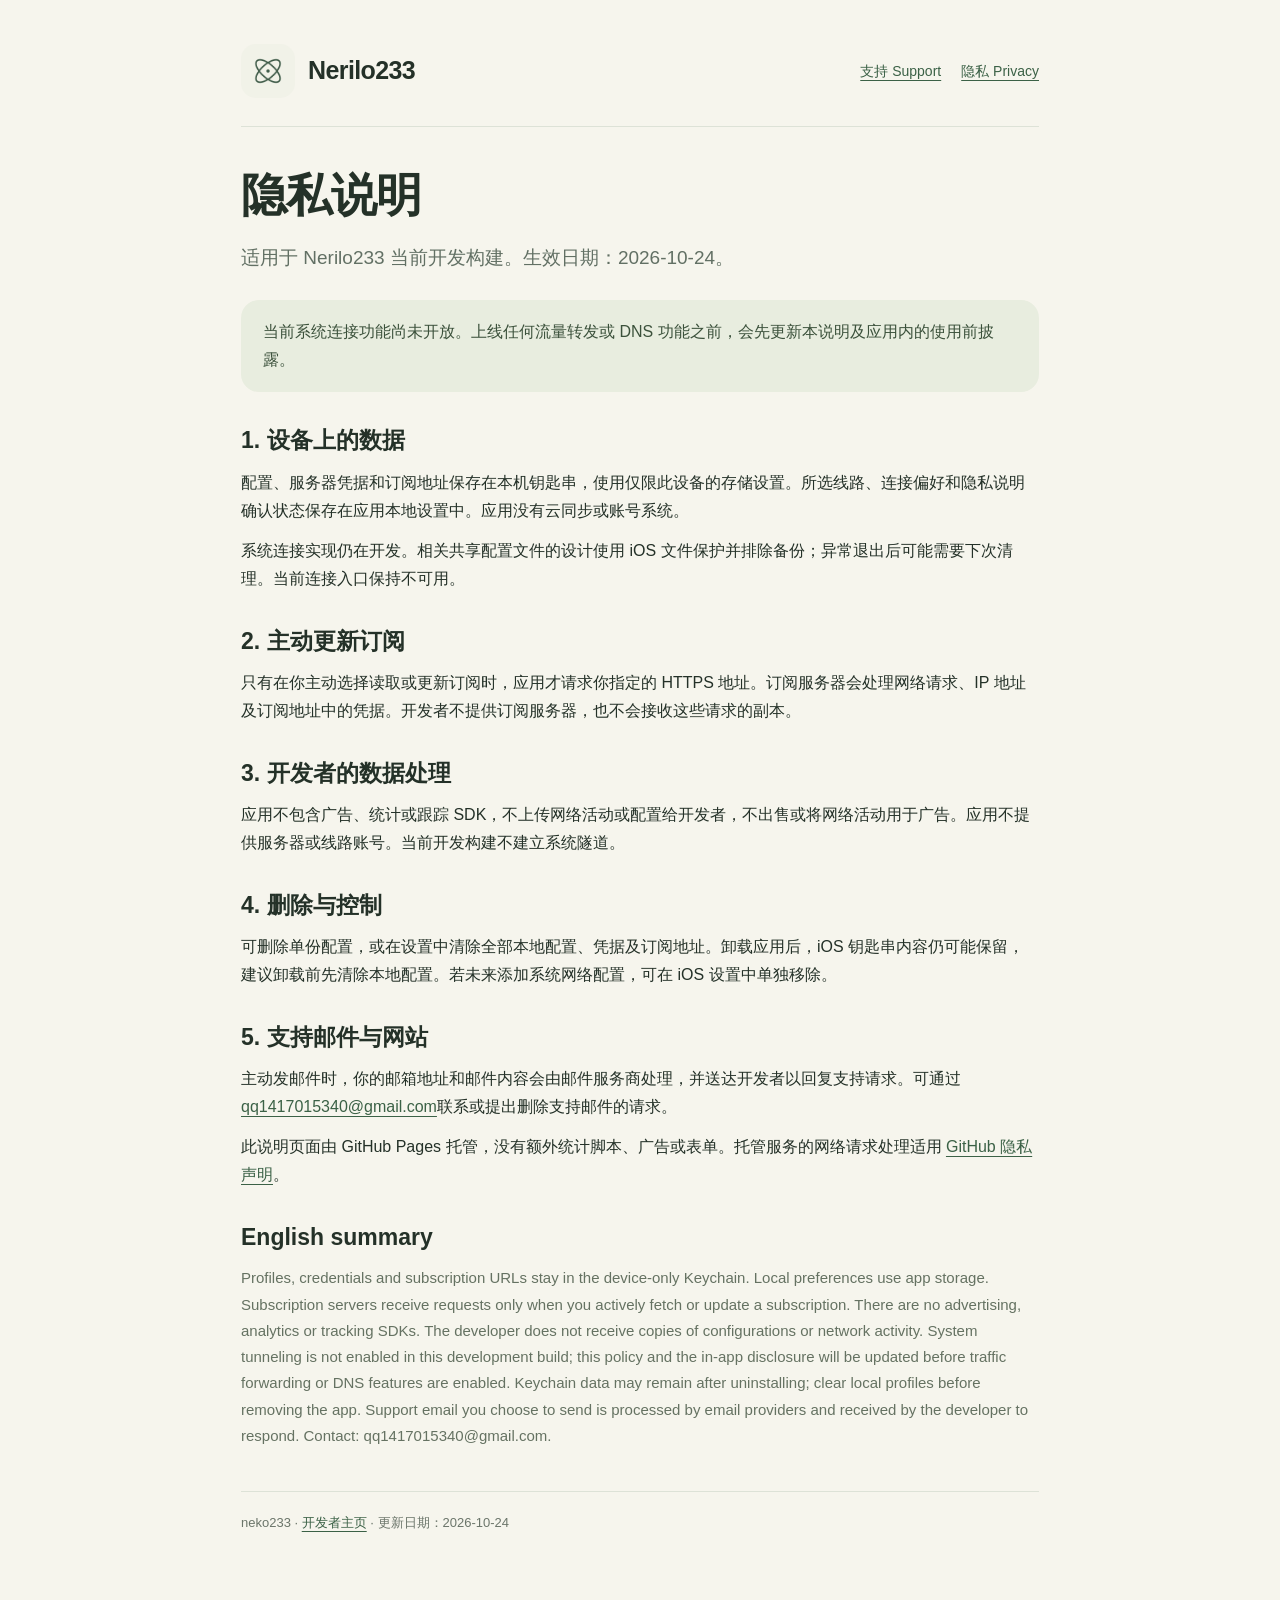
==== nerilo233/privacy.html @ cb7f1edf "Add Nerilo233 support and development privacy pages" ====
<!doctype html><html lang="zh-Hans"><head><meta charset="utf-8"><meta name="viewport" content="width=device-width,initial-scale=1"><meta name="color-scheme" content="light"><title>隐私说明 Privacy · Nerilo233</title><link rel="icon" href="icon.png"><link rel="stylesheet" href="style.css"></head><body><main><nav><img src="icon.png" width="54" height="54" alt="Nerilo233 几何轨道标志"><strong>Nerilo233</strong><div class="links"><a href="./">支持 Support</a><a href="privacy.html">隐私 Privacy</a></div></nav><h1>隐私说明</h1><p class="intro">适用于 Nerilo233 当前开发构建。生效日期：2026-10-24。</p><div class="notice">当前系统连接功能尚未开放。上线任何流量转发或 DNS 功能之前，会先更新本说明及应用内的使用前披露。</div><h2>1. 设备上的数据</h2><p>配置、服务器凭据和订阅地址保存在本机钥匙串，使用仅限此设备的存储设置。所选线路、连接偏好和隐私说明确认状态保存在应用本地设置中。应用没有云同步或账号系统。</p><p>系统连接实现仍在开发。相关共享配置文件的设计使用 iOS 文件保护并排除备份；异常退出后可能需要下次清理。当前连接入口保持不可用。</p><h2>2. 主动更新订阅</h2><p>只有在你主动选择读取或更新订阅时，应用才请求你指定的 HTTPS 地址。订阅服务器会处理网络请求、IP 地址及订阅地址中的凭据。开发者不提供订阅服务器，也不会接收这些请求的副本。</p><h2>3. 开发者的数据处理</h2><p>应用不包含广告、统计或跟踪 SDK，不上传网络活动或配置给开发者，不出售或将网络活动用于广告。应用不提供服务器或线路账号。当前开发构建不建立系统隧道。</p><h2>4. 删除与控制</h2><p>可删除单份配置，或在设置中清除全部本地配置、凭据及订阅地址。卸载应用后，iOS 钥匙串内容仍可能保留，建议卸载前先清除本地配置。若未来添加系统网络配置，可在 iOS 设置中单独移除。</p><h2>5. 支持邮件与网站</h2><p>主动发邮件时，你的邮箱地址和邮件内容会由邮件服务商处理，并送达开发者以回复支持请求。可通过 <a href="mailto:qq1417015340@gmail.com?subject=Nerilo233%20Privacy">qq1417015340@gmail.com</a>联系或提出删除支持邮件的请求。</p><p>此说明页面由 GitHub Pages 托管，没有额外统计脚本、广告或表单。托管服务的网络请求处理适用 <a href="https://docs.github.com/en/site-policy/privacy-policies/github-general-privacy-statement">GitHub 隐私声明</a>。</p><h2 lang="en">English summary</h2><p class="english" lang="en">Profiles, credentials and subscription URLs stay in the device-only Keychain. Local preferences use app storage. Subscription servers receive requests only when you actively fetch or update a subscription. There are no advertising, analytics or tracking SDKs. The developer does not receive copies of configurations or network activity. System tunneling is not enabled in this development build; this policy and the in-app disclosure will be updated before traffic forwarding or DNS features are enabled. Keychain data may remain after uninstalling; clear local profiles before removing the app. Support email you choose to send is processed by email providers and received by the developer to respond. Contact: qq1417015340@gmail.com.</p><footer>neko233 · <a href="https://github.com/neko233-com">开发者主页</a> · 更新日期：2026-10-24</footer></main></body></html>
---- nerilo233/style.css ----
*{box-sizing:border-box}body{margin:0;background:#f6f5ed;color:#243128;font:16px/1.75 -apple-system,BlinkMacSystemFont,"Segoe UI",sans-serif}a{color:#3b6146;text-underline-offset:4px}main{max-width:850px;margin:auto;padding:44px 26px 72px}nav{display:flex;align-items:center;gap:13px;padding-bottom:28px;border-bottom:1px solid #dde2d7}nav img{width:54px;height:54px;border-radius:15px}nav strong{font-size:25px;letter-spacing:-.6px}nav .links{margin-left:auto;display:flex;gap:20px;font-size:14px}h1{font-size:clamp(32px,6vw,46px);font-weight:600;line-height:1.22;letter-spacing:-1px;margin:40px 0 18px}h2{font-size:23px;font-weight:600;line-height:1.4;margin:32px 0 12px}p{margin:12px 0}.intro{font-size:19px;color:#627064;max-width:640px}.notice{padding:18px 22px;background:#e8eddf;border-radius:18px;margin:26px 0;color:#3b513b}.card{padding:22px 25px;margin:24px 0;background:#fff;border:1px solid #e0e6dc;border-radius:24px}.contact{display:inline-block;background:#263a2b;color:#fff;border-radius:14px;padding:12px 20px;text-decoration:none;margin:12px 0;overflow-wrap:anywhere}li{margin:8px 0}footer{margin-top:42px;padding-top:20px;border-top:1px solid #dde2d7;font-size:13px;color:#6b756a}.english{font-size:15px;color:#657262}code{background:#e9ede3;border-radius:5px;padding:2px 5px;font-size:.9em}@media(max-width:530px){main{padding:24px 20px 48px}nav{flex-wrap:wrap;gap:10px}nav strong{font-size:23px}nav .links{width:100%;margin-left:0;padding-top:6px}h1{margin-top:30px}.card{padding:18px 20px}}
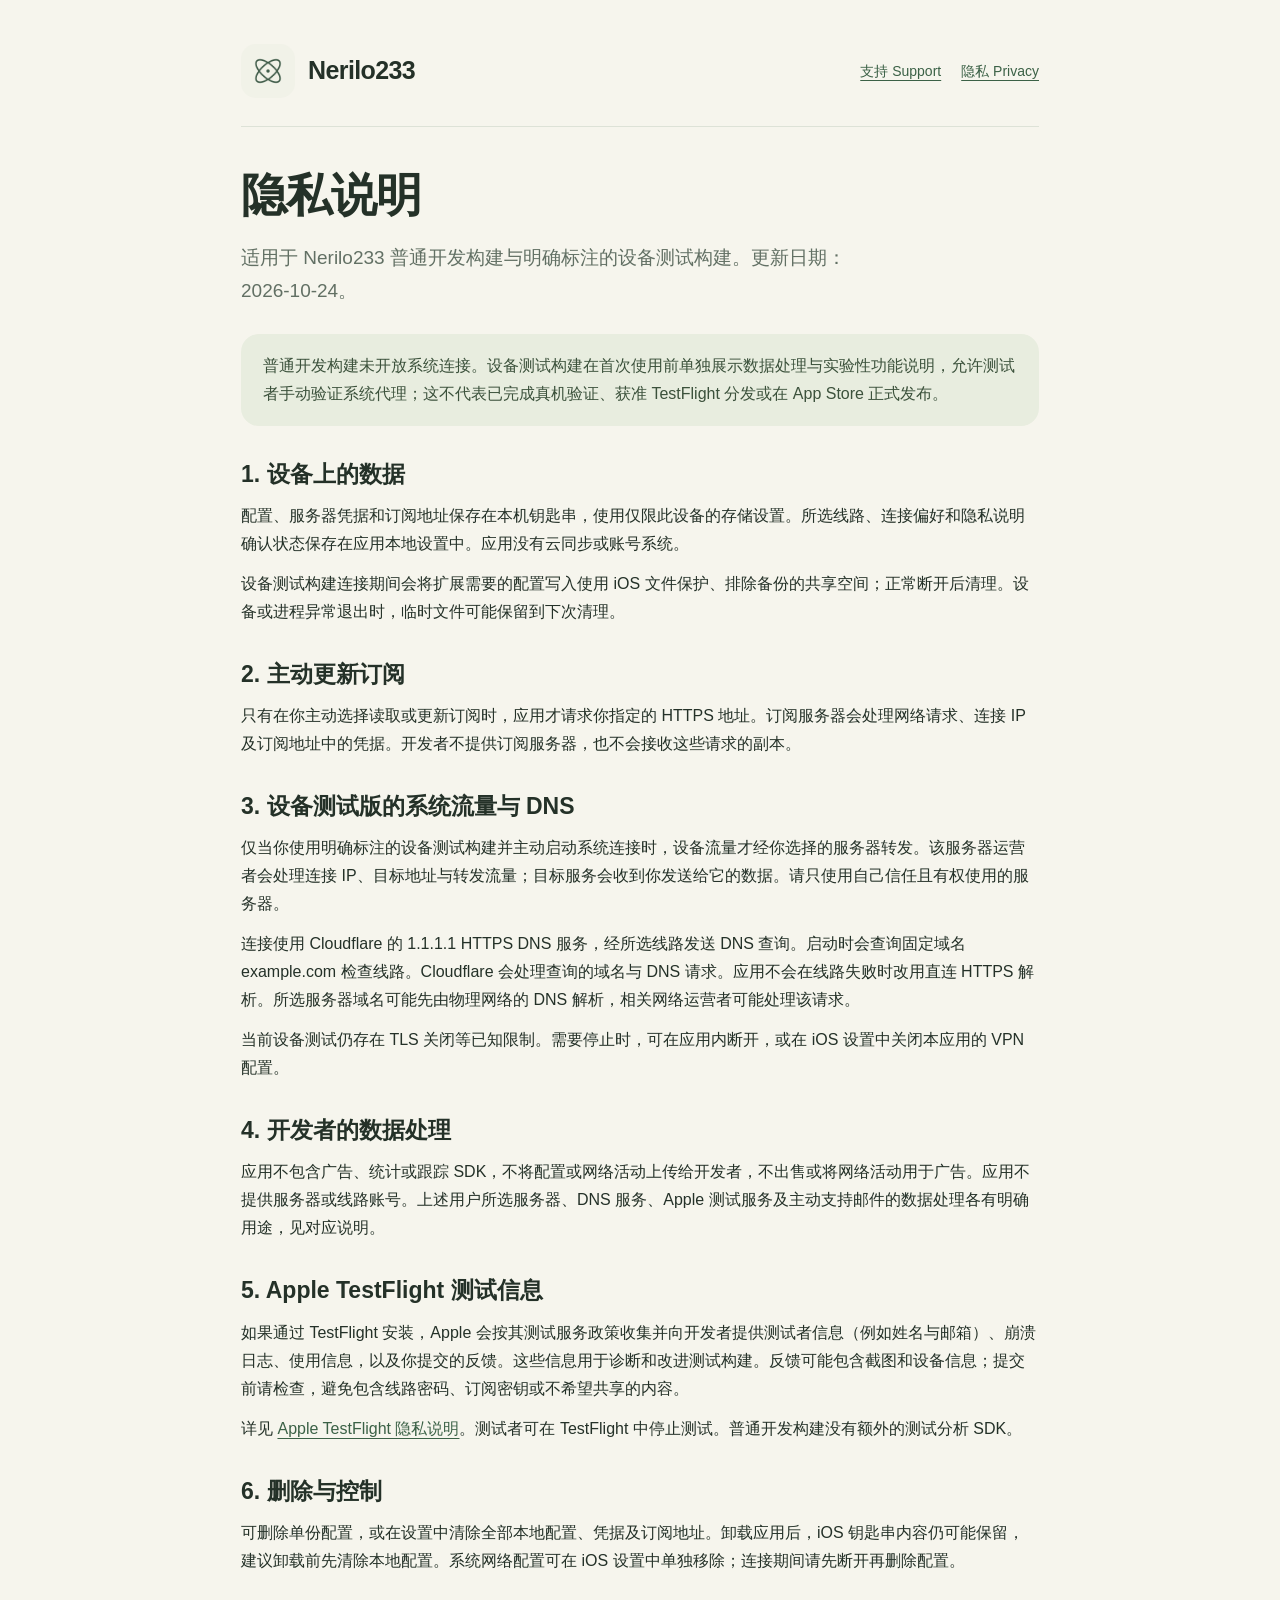
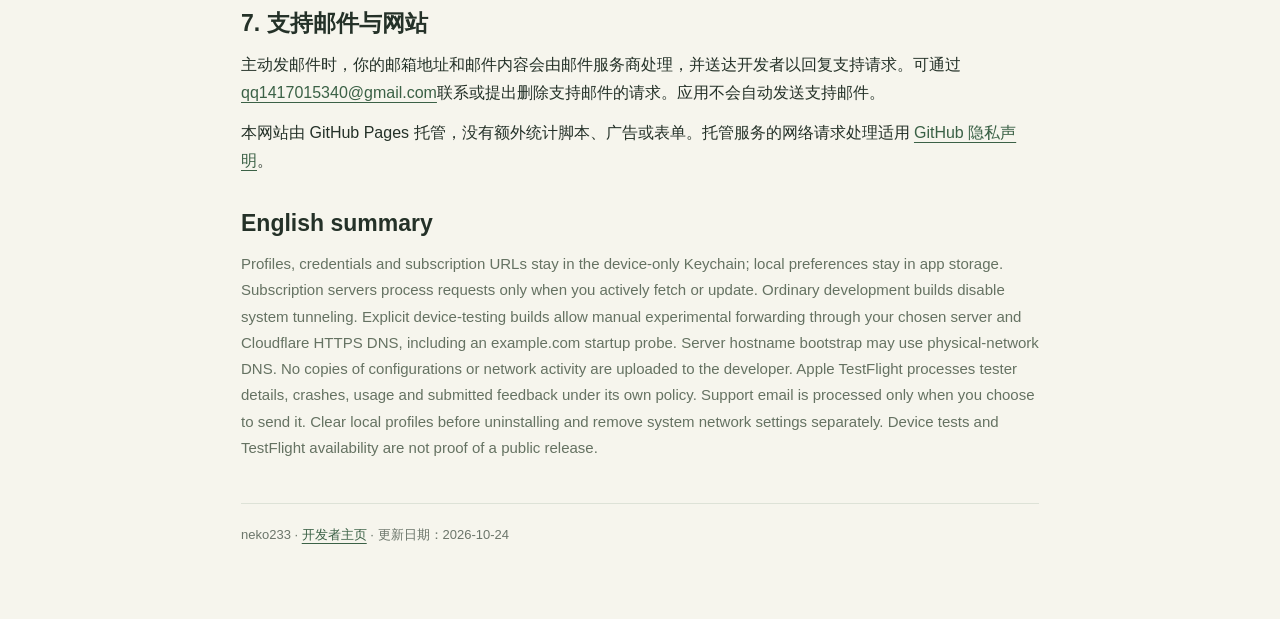
==== commit 8f47f17e: "Document experimental Nerilo device testing and TestFlight data handling" ====
--- a/nerilo233/privacy.html
+++ b/nerilo233/privacy.html
@@ -1 +1,14 @@
-<!doctype html><html lang="zh-Hans"><head><meta charset="utf-8"><meta name="viewport" content="width=device-width,initial-scale=1"><meta name="color-scheme" content="light"><title>隐私说明 Privacy · Nerilo233</title><link rel="icon" href="icon.png"><link rel="stylesheet" href="style.css"></head><body><main><nav><img src="icon.png" width="54" height="54" alt="Nerilo233 几何轨道标志"><strong>Nerilo233</strong><div class="links"><a href="./">支持 Support</a><a href="privacy.html">隐私 Privacy</a></div></nav><h1>隐私说明</h1><p class="intro">适用于 Nerilo233 当前开发构建。生效日期：2026-10-24。</p><div class="notice">当前系统连接功能尚未开放。上线任何流量转发或 DNS 功能之前，会先更新本说明及应用内的使用前披露。</div><h2>1. 设备上的数据</h2><p>配置、服务器凭据和订阅地址保存在本机钥匙串，使用仅限此设备的存储设置。所选线路、连接偏好和隐私说明确认状态保存在应用本地设置中。应用没有云同步或账号系统。</p><p>系统连接实现仍在开发。相关共享配置文件的设计使用 iOS 文件保护并排除备份；异常退出后可能需要下次清理。当前连接入口保持不可用。</p><h2>2. 主动更新订阅</h2><p>只有在你主动选择读取或更新订阅时，应用才请求你指定的 HTTPS 地址。订阅服务器会处理网络请求、IP 地址及订阅地址中的凭据。开发者不提供订阅服务器，也不会接收这些请求的副本。</p><h2>3. 开发者的数据处理</h2><p>应用不包含广告、统计或跟踪 SDK，不上传网络活动或配置给开发者，不出售或将网络活动用于广告。应用不提供服务器或线路账号。当前开发构建不建立系统隧道。</p><h2>4. 删除与控制</h2><p>可删除单份配置，或在设置中清除全部本地配置、凭据及订阅地址。卸载应用后，iOS 钥匙串内容仍可能保留，建议卸载前先清除本地配置。若未来添加系统网络配置，可在 iOS 设置中单独移除。</p><h2>5. 支持邮件与网站</h2><p>主动发邮件时，你的邮箱地址和邮件内容会由邮件服务商处理，并送达开发者以回复支持请求。可通过 <a href="mailto:qq1417015340@gmail.com?subject=Nerilo233%20Privacy">qq1417015340@gmail.com</a>联系或提出删除支持邮件的请求。</p><p>此说明页面由 GitHub Pages 托管，没有额外统计脚本、广告或表单。托管服务的网络请求处理适用 <a href="https://docs.github.com/en/site-policy/privacy-policies/github-general-privacy-statement">GitHub 隐私声明</a>。</p><h2 lang="en">English summary</h2><p class="english" lang="en">Profiles, credentials and subscription URLs stay in the device-only Keychain. Local preferences use app storage. Subscription servers receive requests only when you actively fetch or update a subscription. There are no advertising, analytics or tracking SDKs. The developer does not receive copies of configurations or network activity. System tunneling is not enabled in this development build; this policy and the in-app disclosure will be updated before traffic forwarding or DNS features are enabled. Keychain data may remain after uninstalling; clear local profiles before removing the app. Support email you choose to send is processed by email providers and received by the developer to respond. Contact: qq1417015340@gmail.com.</p><footer>neko233 · <a href="https://github.com/neko233-com">开发者主页</a> · 更新日期：2026-10-24</footer></main></body></html>
+<!doctype html>
+<html lang="zh-Hans"><head><meta charset="utf-8"><meta name="viewport" content="width=device-width,initial-scale=1"><meta name="color-scheme" content="light"><title>隐私说明 Privacy · Nerilo233</title><link rel="icon" href="icon.png"><link rel="stylesheet" href="style.css"></head>
+<body><main><nav><img src="icon.png" width="54" height="54" alt="Nerilo233 几何轨道标志"><strong>Nerilo233</strong><div class="links"><a href="./">支持 Support</a><a href="privacy.html">隐私 Privacy</a></div></nav>
+<h1>隐私说明</h1><p class="intro">适用于 Nerilo233 普通开发构建与明确标注的设备测试构建。更新日期：2026-10-24。</p>
+<div class="notice">普通开发构建未开放系统连接。设备测试构建在首次使用前单独展示数据处理与实验性功能说明，允许测试者手动验证系统代理；这不代表已完成真机验证、获准 TestFlight 分发或在 App Store 正式发布。</div>
+<h2>1. 设备上的数据</h2><p>配置、服务器凭据和订阅地址保存在本机钥匙串，使用仅限此设备的存储设置。所选线路、连接偏好和隐私说明确认状态保存在应用本地设置中。应用没有云同步或账号系统。</p><p>设备测试构建连接期间会将扩展需要的配置写入使用 iOS 文件保护、排除备份的共享空间；正常断开后清理。设备或进程异常退出时，临时文件可能保留到下次清理。</p>
+<h2>2. 主动更新订阅</h2><p>只有在你主动选择读取或更新订阅时，应用才请求你指定的 HTTPS 地址。订阅服务器会处理网络请求、连接 IP 及订阅地址中的凭据。开发者不提供订阅服务器，也不会接收这些请求的副本。</p>
+<h2>3. 设备测试版的系统流量与 DNS</h2><p>仅当你使用明确标注的设备测试构建并主动启动系统连接时，设备流量才经你选择的服务器转发。该服务器运营者会处理连接 IP、目标地址与转发流量；目标服务会收到你发送给它的数据。请只使用自己信任且有权使用的服务器。</p><p>连接使用 Cloudflare 的 1.1.1.1 HTTPS DNS 服务，经所选线路发送 DNS 查询。启动时会查询固定域名 example.com 检查线路。Cloudflare 会处理查询的域名与 DNS 请求。应用不会在线路失败时改用直连 HTTPS 解析。所选服务器域名可能先由物理网络的 DNS 解析，相关网络运营者可能处理该请求。</p><p>当前设备测试仍存在 TLS 关闭等已知限制。需要停止时，可在应用内断开，或在 iOS 设置中关闭本应用的 VPN 配置。</p>
+<h2>4. 开发者的数据处理</h2><p>应用不包含广告、统计或跟踪 SDK，不将配置或网络活动上传给开发者，不出售或将网络活动用于广告。应用不提供服务器或线路账号。上述用户所选服务器、DNS 服务、Apple 测试服务及主动支持邮件的数据处理各有明确用途，见对应说明。</p>
+<h2>5. Apple TestFlight 测试信息</h2><p>如果通过 TestFlight 安装，Apple 会按其测试服务政策收集并向开发者提供测试者信息（例如姓名与邮箱）、崩溃日志、使用信息，以及你提交的反馈。这些信息用于诊断和改进测试构建。反馈可能包含截图和设备信息；提交前请检查，避免包含线路密码、订阅密钥或不希望共享的内容。</p><p>详见 <a href="https://www.apple.com/legal/privacy/data/en/test-flight/">Apple TestFlight 隐私说明</a>。测试者可在 TestFlight 中停止测试。普通开发构建没有额外的测试分析 SDK。</p>
+<h2>6. 删除与控制</h2><p>可删除单份配置，或在设置中清除全部本地配置、凭据及订阅地址。卸载应用后，iOS 钥匙串内容仍可能保留，建议卸载前先清除本地配置。系统网络配置可在 iOS 设置中单独移除；连接期间请先断开再删除配置。</p>
+<h2>7. 支持邮件与网站</h2><p>主动发邮件时，你的邮箱地址和邮件内容会由邮件服务商处理，并送达开发者以回复支持请求。可通过 <a href="mailto:qq1417015340@gmail.com?subject=Nerilo233%20Privacy">qq1417015340@gmail.com</a>联系或提出删除支持邮件的请求。应用不会自动发送支持邮件。</p><p>本网站由 GitHub Pages 托管，没有额外统计脚本、广告或表单。托管服务的网络请求处理适用 <a href="https://docs.github.com/en/site-policy/privacy-policies/github-general-privacy-statement">GitHub 隐私声明</a>。</p>
+<h2 lang="en">English summary</h2><p class="english" lang="en">Profiles, credentials and subscription URLs stay in the device-only Keychain; local preferences stay in app storage. Subscription servers process requests only when you actively fetch or update. Ordinary development builds disable system tunneling. Explicit device-testing builds allow manual experimental forwarding through your chosen server and Cloudflare HTTPS DNS, including an example.com startup probe. Server hostname bootstrap may use physical-network DNS. No copies of configurations or network activity are uploaded to the developer. Apple TestFlight processes tester details, crashes, usage and submitted feedback under its own policy. Support email is processed only when you choose to send it. Clear local profiles before uninstalling and remove system network settings separately. Device tests and TestFlight availability are not proof of a public release.</p>
+<footer>neko233 · <a href="https://github.com/neko233-com">开发者主页</a> · 更新日期：2026-10-24</footer></main></body></html>
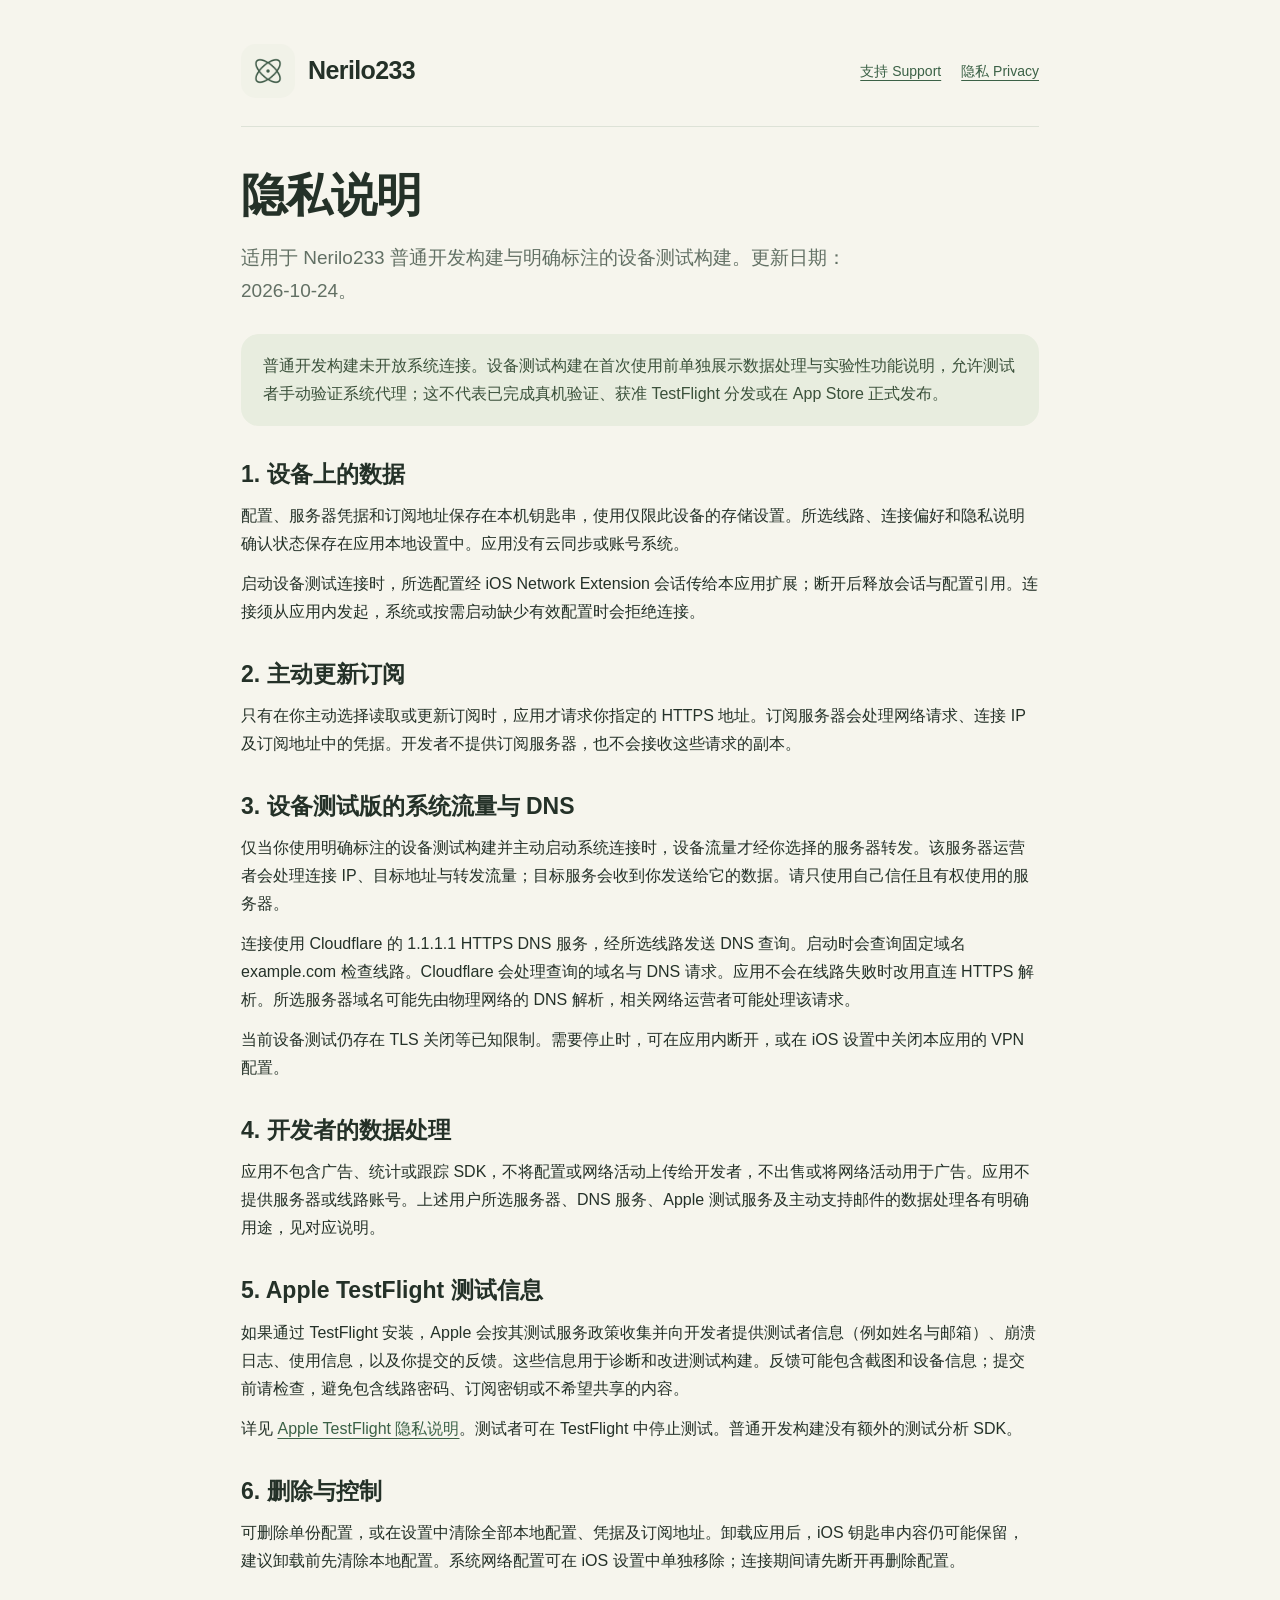
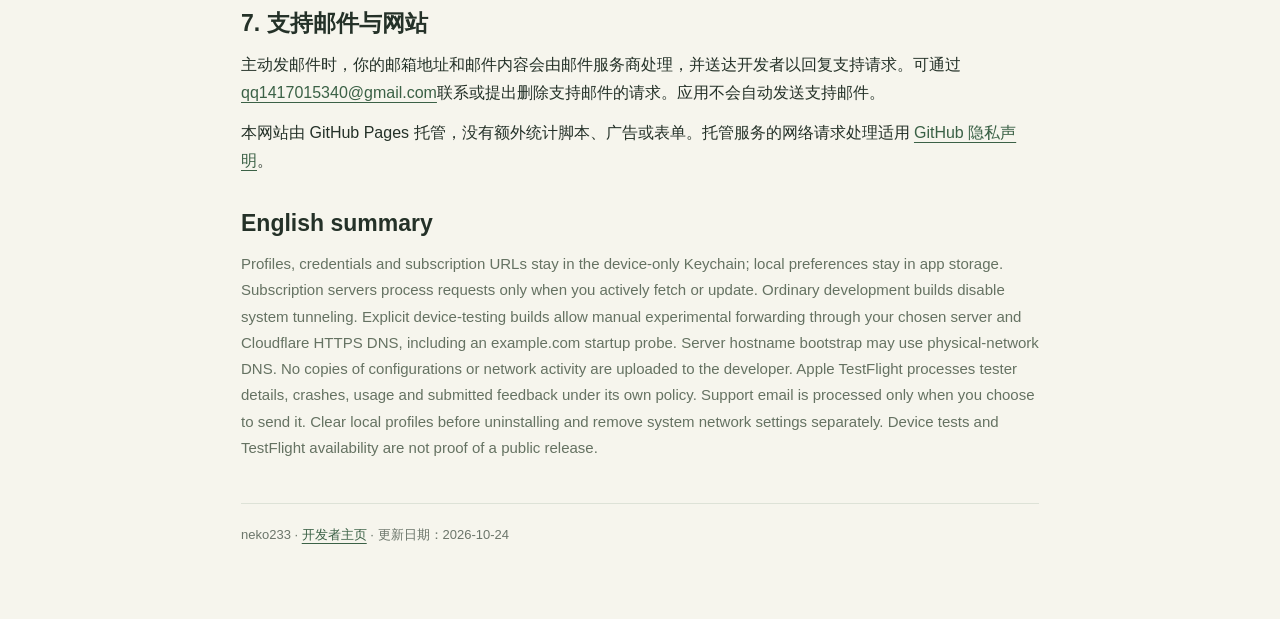
==== commit c93ab0a2: "Describe memory-only session configuration transfer for Nerilo testing" ====
--- a/nerilo233/privacy.html
+++ b/nerilo233/privacy.html
@@ -3,7 +3,7 @@
 <body><main><nav><img src="icon.png" width="54" height="54" alt="Nerilo233 几何轨道标志"><strong>Nerilo233</strong><div class="links"><a href="./">支持 Support</a><a href="privacy.html">隐私 Privacy</a></div></nav>
 <h1>隐私说明</h1><p class="intro">适用于 Nerilo233 普通开发构建与明确标注的设备测试构建。更新日期：2026-10-24。</p>
 <div class="notice">普通开发构建未开放系统连接。设备测试构建在首次使用前单独展示数据处理与实验性功能说明，允许测试者手动验证系统代理；这不代表已完成真机验证、获准 TestFlight 分发或在 App Store 正式发布。</div>
-<h2>1. 设备上的数据</h2><p>配置、服务器凭据和订阅地址保存在本机钥匙串，使用仅限此设备的存储设置。所选线路、连接偏好和隐私说明确认状态保存在应用本地设置中。应用没有云同步或账号系统。</p><p>设备测试构建连接期间会将扩展需要的配置写入使用 iOS 文件保护、排除备份的共享空间；正常断开后清理。设备或进程异常退出时，临时文件可能保留到下次清理。</p>
+<h2>1. 设备上的数据</h2><p>配置、服务器凭据和订阅地址保存在本机钥匙串，使用仅限此设备的存储设置。所选线路、连接偏好和隐私说明确认状态保存在应用本地设置中。应用没有云同步或账号系统。</p><p>启动设备测试连接时，所选配置经 iOS Network Extension 会话传给本应用扩展；断开后释放会话与配置引用。连接须从应用内发起，系统或按需启动缺少有效配置时会拒绝连接。</p>
 <h2>2. 主动更新订阅</h2><p>只有在你主动选择读取或更新订阅时，应用才请求你指定的 HTTPS 地址。订阅服务器会处理网络请求、连接 IP 及订阅地址中的凭据。开发者不提供订阅服务器，也不会接收这些请求的副本。</p>
 <h2>3. 设备测试版的系统流量与 DNS</h2><p>仅当你使用明确标注的设备测试构建并主动启动系统连接时，设备流量才经你选择的服务器转发。该服务器运营者会处理连接 IP、目标地址与转发流量；目标服务会收到你发送给它的数据。请只使用自己信任且有权使用的服务器。</p><p>连接使用 Cloudflare 的 1.1.1.1 HTTPS DNS 服务，经所选线路发送 DNS 查询。启动时会查询固定域名 example.com 检查线路。Cloudflare 会处理查询的域名与 DNS 请求。应用不会在线路失败时改用直连 HTTPS 解析。所选服务器域名可能先由物理网络的 DNS 解析，相关网络运营者可能处理该请求。</p><p>当前设备测试仍存在 TLS 关闭等已知限制。需要停止时，可在应用内断开，或在 iOS 设置中关闭本应用的 VPN 配置。</p>
 <h2>4. 开发者的数据处理</h2><p>应用不包含广告、统计或跟踪 SDK，不将配置或网络活动上传给开发者，不出售或将网络活动用于广告。应用不提供服务器或线路账号。上述用户所选服务器、DNS 服务、Apple 测试服务及主动支持邮件的数据处理各有明确用途，见对应说明。</p>
